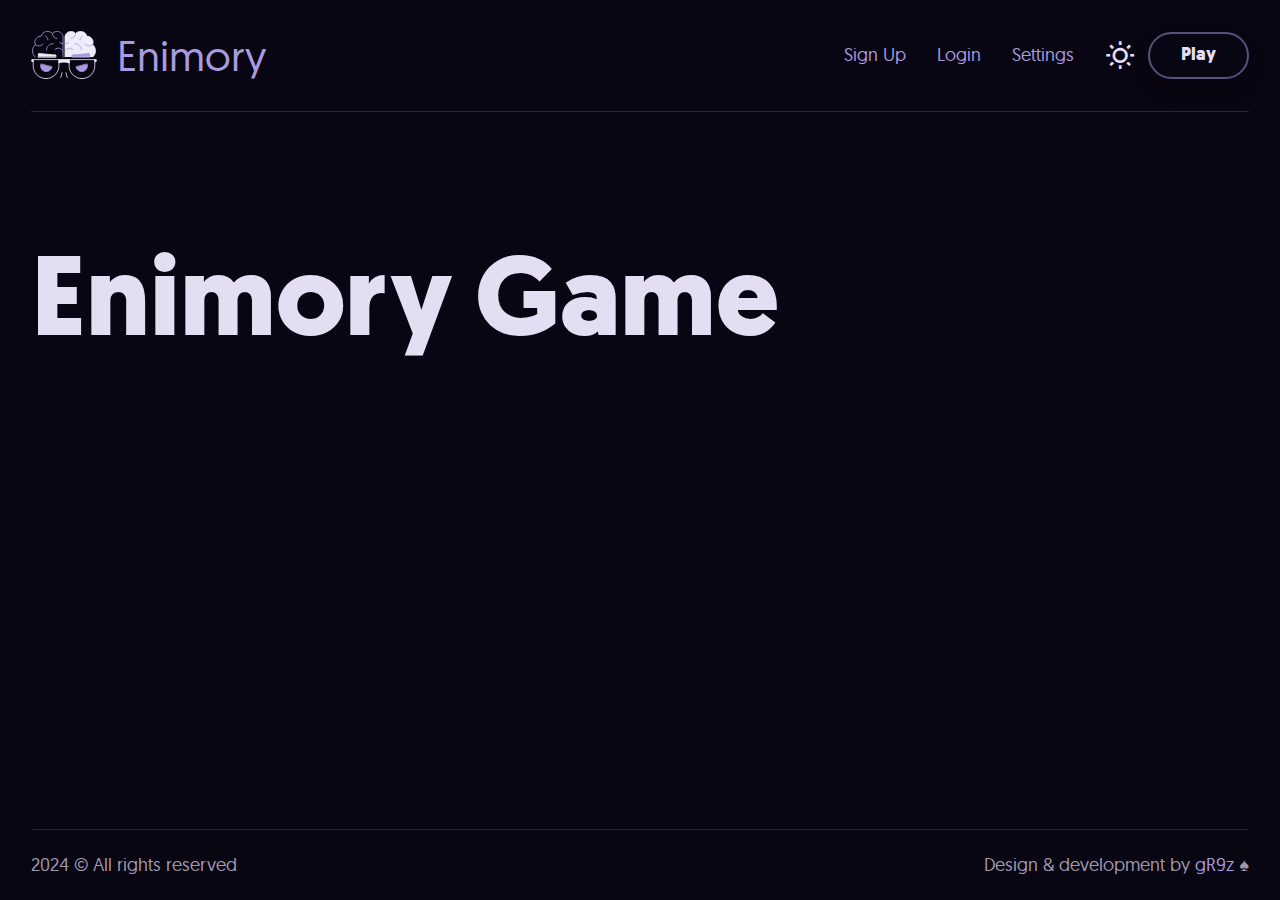
==== enimory.html @ 55d77410 "save users on localStorage, form submission for register, form submission for login" ====
<!DOCTYPE html>
<html lang="en" data-theme="dark">
    <head>
        <meta charset="UTF-8" />
        <meta name="viewport" content="width=device-width, initial-scale=1.0" />
        <title>Enimory - A memory game by ENI</title>
        <link rel="stylesheet" href="./css/mini-reset.css" />
        <link rel="stylesheet" href="./css/remixicon.css" />
        <link rel="stylesheet" href="./css/style.css" />
        <link rel="stylesheet" href="./css/responsive.css" />
        <script src="./js/main.js" type="module"></script>
    </head>
    <body>
        <header class="header">
            <div class="container">
                <div class="header__container">
                    <a href="/" class="logo">
                        <img
                            src="./assets/images/logo-dark.svg"
                            alt="Logo Enimory"
                        />

                        <span class="h4">Enimory</span>
                    </a>

                    <nav id="nav" class="nav" role="navigation">
                        <ul class="nav__list">
                            <li class="visually-hidden">
                                <a href="/" aria-current="page">Home</a>
                            </li>

                            <li>
                                <a href="user-auth.html" class="nav__link"
                                    >Sign Up</a
                                >
                            </li>

                            <li>
                                <a href="user-auth.html" class="nav__link"
                                    >Login</a
                                >
                            </li>

                            <li>
                                <a href="settings.html" class="nav__link"
                                    >Settings</a
                                >
                            </li>
                        </ul>
                    </nav>

                    <div class="nav__btns">
                        <i class="ri-sun-line" id="theme-toggle"></i>
                        <a
                            href="enimory.html"
                            class="button button--outline button--small"
                            >Play</a
                        >
                        <i
                            class="ri-menu-3-line nav__toggle"
                            id="nav-toggle"
                        ></i>
                    </div>
                </div>
            </div>
        </header>

        <main class="main">
            <section class="section-content">
                <div class="container settings">
                    <h1>Enimory Game</h1>
                </div>
            </section>
        </main>

        <footer class="footer">
            <div class="container">
                <div class="footer__container">
                    <p>2024 &copy; All rights reserved</p>
                    <p>
                        Design & development by
                        <a
                            href="https://www.github.com/gR9z"
                            target="_blank"
                            rel="noopener noreferrer"
                            >gR9z</a
                        >
                        ♠
                    </p>
                </div>
            </div>
        </footer>
    </body>
</html>
---- css/style.css ----
@import url('./theme.css');
@import url('./core-layout.css');
@import url('./landing-page.css');
@import url('./user-auth.css');
---- css/responsive.css ----
@media screen and (min-width: 768px) {
    /* ============================== */
    /* ======== HEADER & NAV ======== */
    /* ============================== */
    .nav {
        position: initial;
        margin-left: auto;
        opacity: 1;
    }

    .nav__list {
        display: flex;
        padding: 0;
        background-color: initial;
        gap: var(--space-4);
    }

    .nav__list li:not(:last-child)::after {
        content: none;
    }

    .nav__list a {
        color: var(--primary);
    }

    .nav__toggle {
        display: none;
    }

    /* ============================== */
    /* =========== FOOTER =========== */
    /* ============================== */
    .footer__container {
        flex-direction: row;
        justify-content: space-between;
    }

    /* ==================================== */
    /* =========== LANDING PAGE =========== */
    /* ==================================== */
    /* ====================== */
    /* ======== HERO ======== */
    /* ====================== */
    .hero {
        flex-direction: row;
        align-items: center;
    }

    .hero__image {
        justify-content: center;
    }

    .hero__image img {
        width: 75%;
    }

    /* ==================================== */
    /* =========== INTRODUCTION =========== */
    /* ==================================== */
    .introduction__content {
        flex-direction: row;
        align-items: center;
    }

    .introduction__content-left {
        flex: 1 1 auto;
    }

    /* ================================ */
    /* =========== FEATURES =========== */
    /* ================================ */
    .feature__content {
        text-align: center;
        margin-inline: auto;
    }

    .feature__grid {
        grid-template-columns: repeat(3, 1fr);
        gap: var(--space-5);
        text-align: center;
    }

    /* ============================= */
    /* =========== RULES =========== */
    /* ============================= */
    .rules {
        flex-direction: row;
        align-items: center;
    }

    .rules__image {
        justify-content: center;
        order: 0;
    }

    .rules__image img {
        width: 75%;
    }

    /* ===================================== */
    /* ============= USER AUTH ============= */
    /* ===================================== */
    .auth__container {
        flex-direction: row;
    }
}

@media screen and (min-width: 1024px) {
    /* ===================================== */
    /* ============= USER AUTH ============= */
    /* ===================================== */
    .auth-form__input {
        margin-bottom: var(--space-1);
    }
}
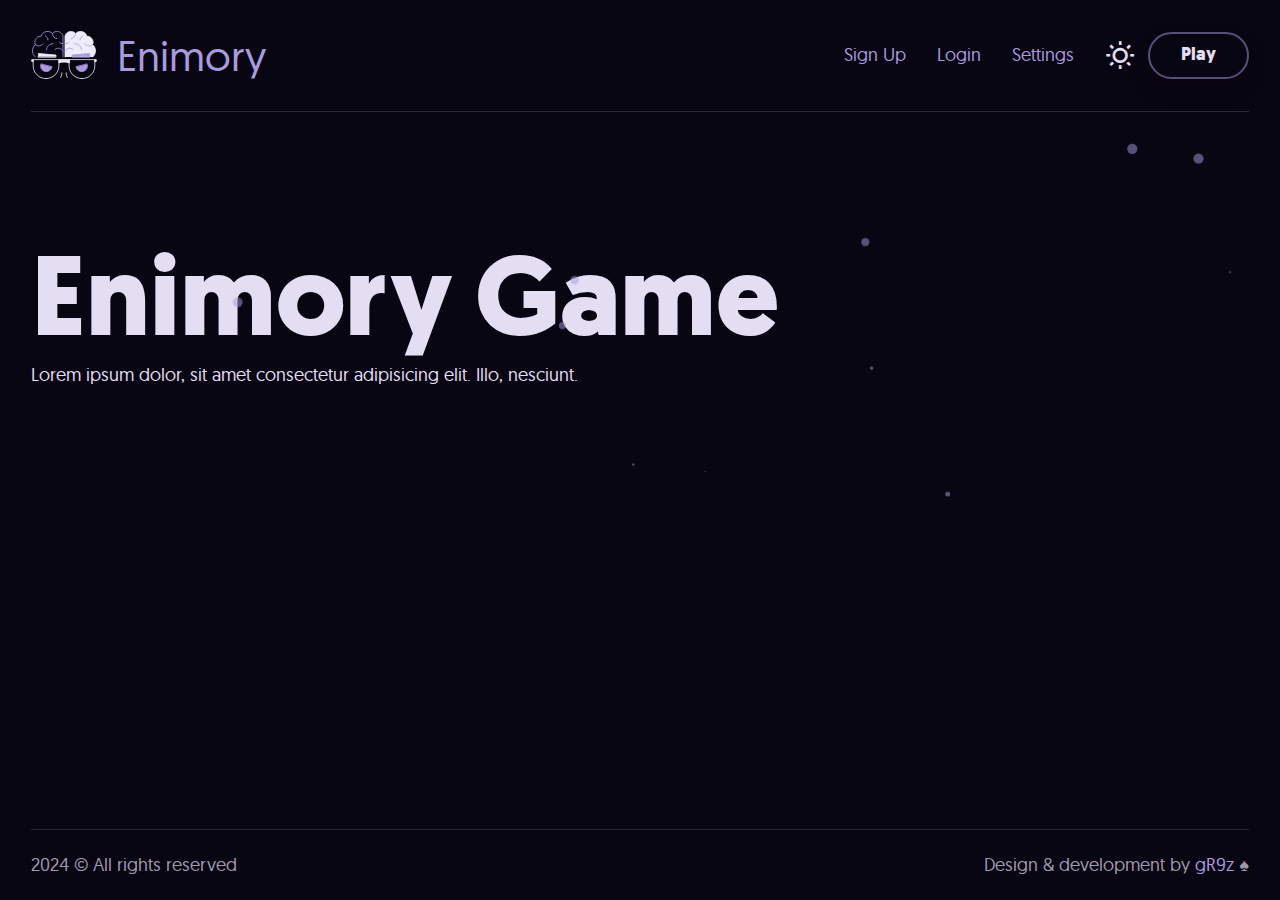
==== commit bf58f60b: "set particles.js" ====
--- a/enimory.html
+++ b/enimory.html
@@ -9,6 +9,8 @@
         <link rel="stylesheet" href="./css/style.css" />
         <link rel="stylesheet" href="./css/responsive.css" />
         <script src="./js/main.js" type="module"></script>
+        <script src="./js/app/particles.min.js"></script>
+        <script src="./js/app/app.js" type="module"></script>
     </head>
     <body>
         <header class="header">
@@ -20,7 +22,7 @@
                             alt="Logo Enimory"
                         />
 
-                        <span class="h4">Enimory</span>
+                        <span>Enimory</span>
                     </a>
 
                     <nav id="nav" class="nav" role="navigation">
@@ -65,10 +67,15 @@
             </div>
         </header>
 
-        <main class="main">
+        <main class="main particles">
+            <div id="particles-js"></div>
             <section class="section-content">
                 <div class="container settings">
                     <h1>Enimory Game</h1>
+                    <p>
+                        Lorem ipsum dolor, sit amet consectetur adipisicing
+                        elit. Illo, nesciunt.
+                    </p>
                 </div>
             </section>
         </main>
--- a/css/style.css
+++ b/css/style.css
@@ -2,3 +2,4 @@
 @import url('./core-layout.css');
 @import url('./landing-page.css');
 @import url('./user-auth.css');
+@import url('./enimory.css');
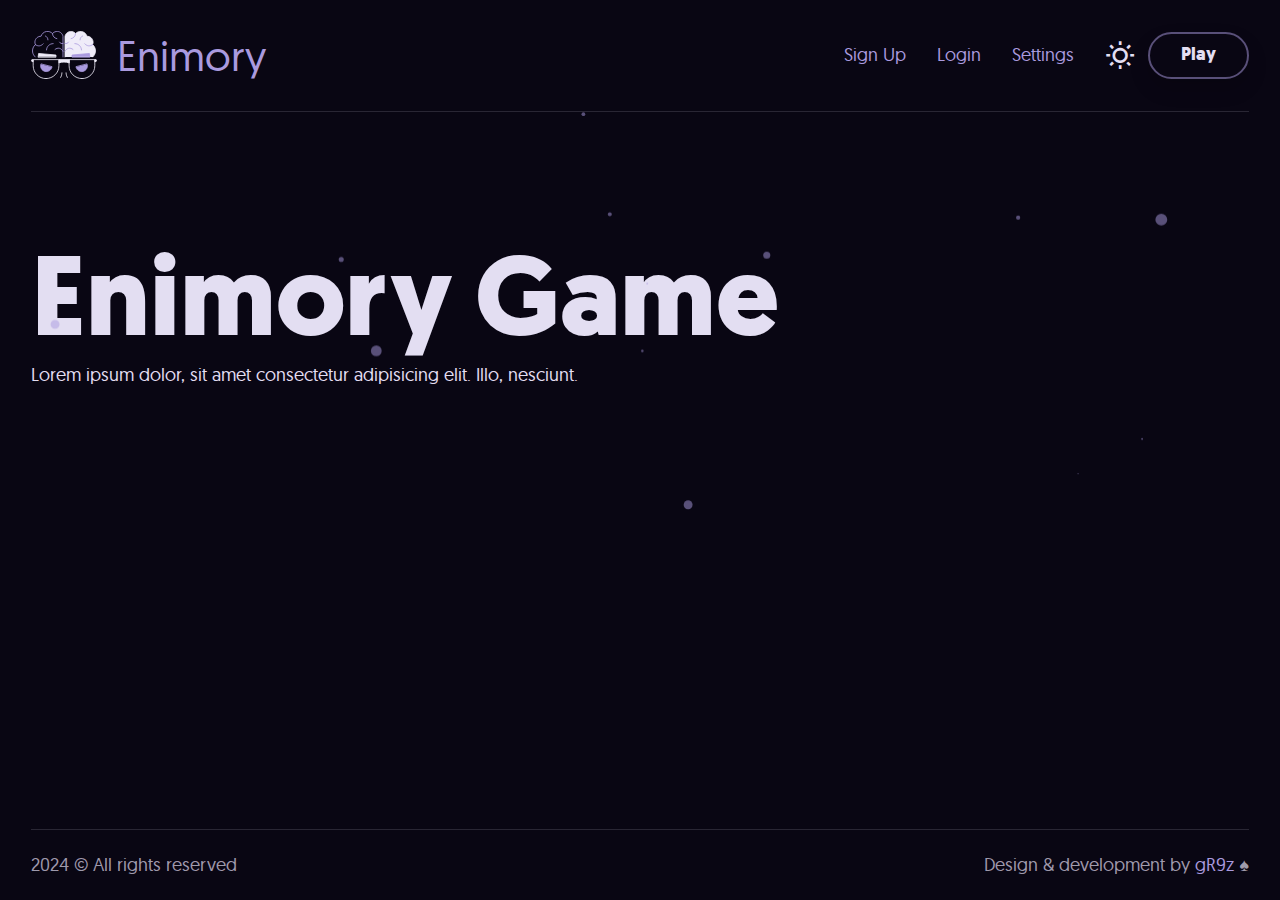
==== commit 329ca451: "settings page" ====
--- a/enimory.html
+++ b/enimory.html
@@ -6,8 +6,8 @@
         <title>Enimory - A memory game by ENI</title>
         <link rel="stylesheet" href="./css/mini-reset.css" />
         <link rel="stylesheet" href="./css/remixicon.css" />
+        <link rel="stylesheet" href="./css/enimory.css" />
         <link rel="stylesheet" href="./css/style.css" />
-        <link rel="stylesheet" href="./css/responsive.css" />
         <script src="./js/main.js" type="module"></script>
         <script src="./js/app/particles.min.js"></script>
         <script src="./js/app/app.js" type="module"></script>
--- a/css/enimory.css
+++ b/css/enimory.css
@@ -0,0 +1,11 @@
+.particles {
+    position: relative;
+}
+
+#particles-js {
+    position: absolute;
+    height: 100%;
+    width: 100%;
+    top: 0;
+    pointer-events: none;
+}
--- a/css/style.css
+++ b/css/style.css
@@ -1,5 +1,3 @@
 @import url('./theme.css');
 @import url('./core-layout.css');
-@import url('./landing-page.css');
-@import url('./user-auth.css');
-@import url('./enimory.css');
+@import url('./responsive.css');
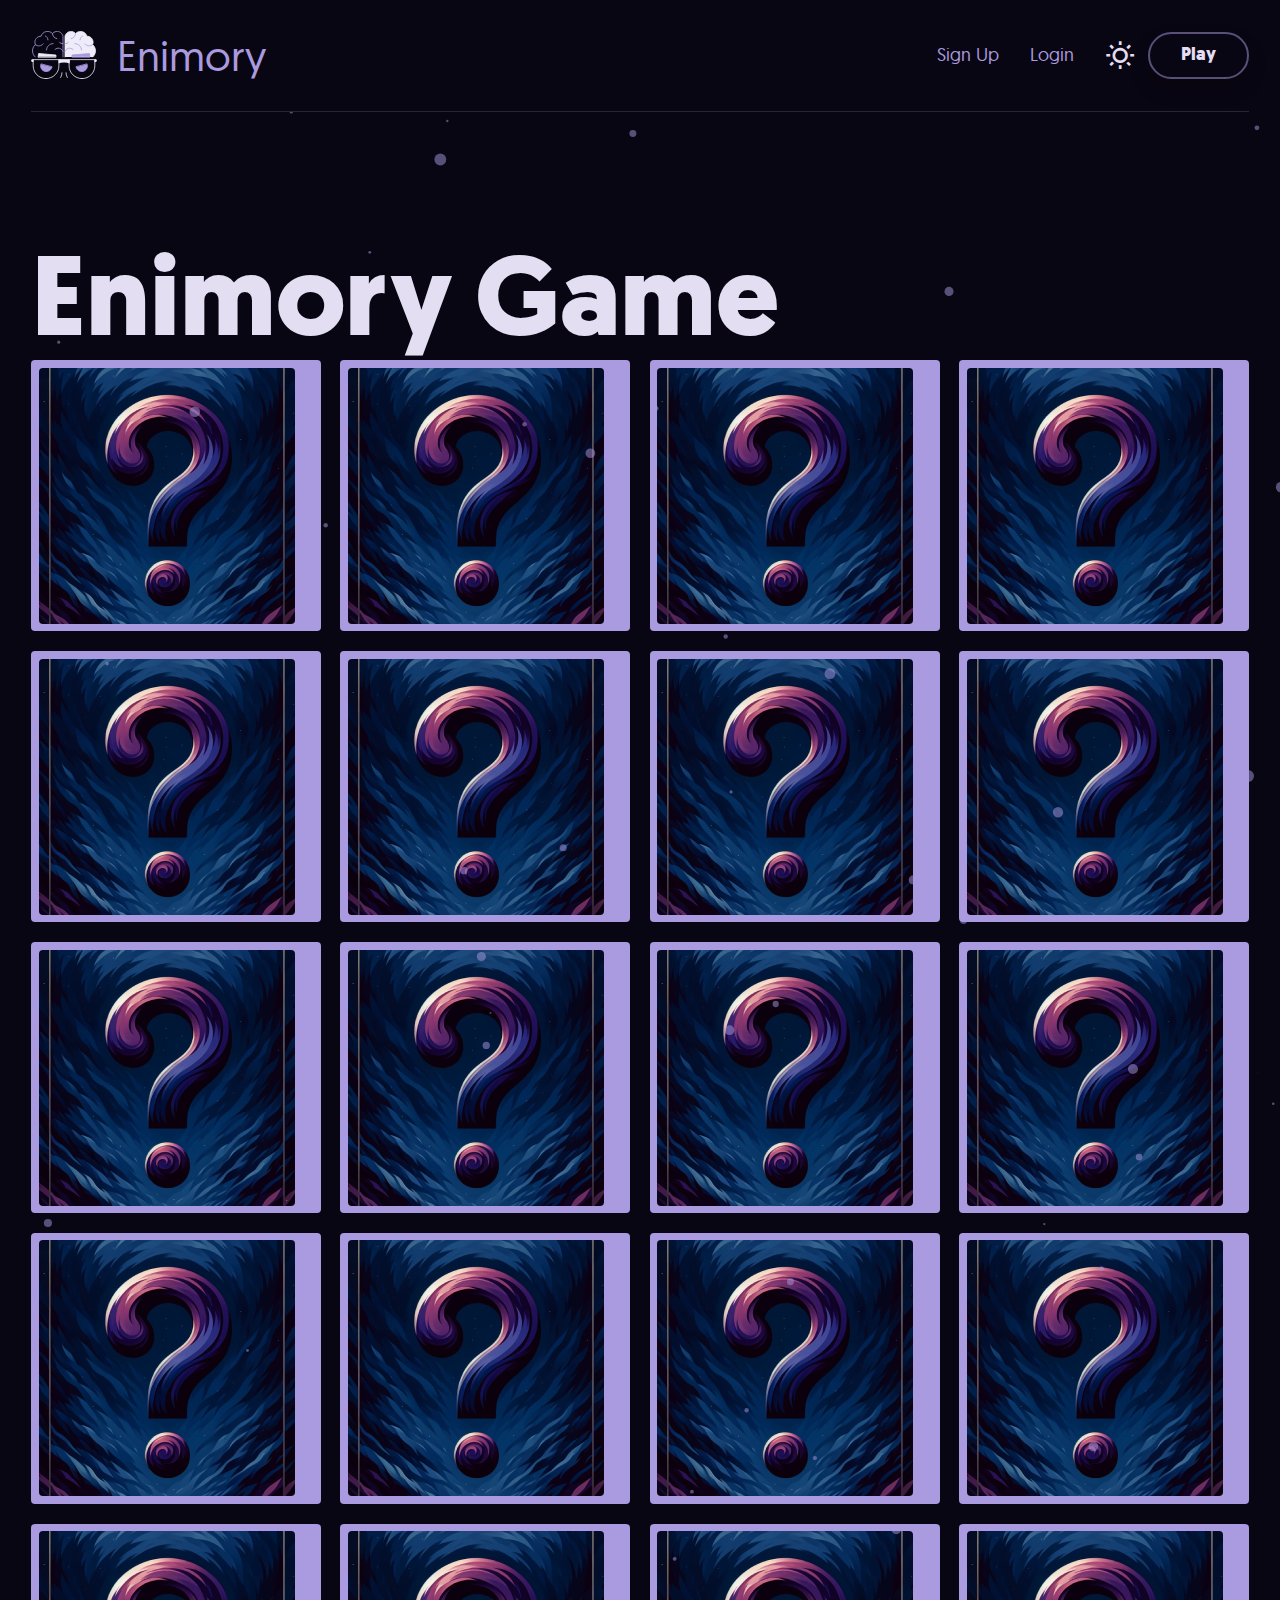
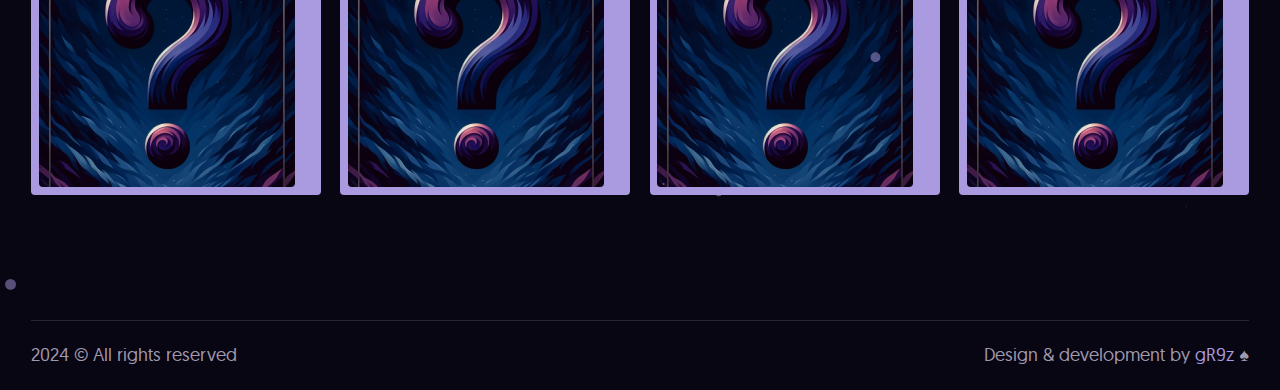
==== commit 513e05d6: "game memory OOP GameManager Tile Board" ====
--- a/enimory.html
+++ b/enimory.html
@@ -70,12 +70,9 @@
         <main class="main particles">
             <div id="particles-js"></div>
             <section class="section-content">
-                <div class="container settings">
+                <div class="container game">
                     <h1>Enimory Game</h1>
-                    <p>
-                        Lorem ipsum dolor, sit amet consectetur adipisicing
-                        elit. Illo, nesciunt.
-                    </p>
+                    <div id="game" class="game__board"></div>
                 </div>
             </section>
         </main>
--- a/css/enimory.css
+++ b/css/enimory.css
@@ -9,3 +9,21 @@
     top: 0;
     pointer-events: none;
 }
+
+.game__board {
+    display: grid;
+    grid-template-columns: repeat(2, 1fr);
+    gap: var(--space-3);
+}
+
+.game__tile {
+    display: flex;
+    border-radius: var(--border-radius-1);
+    background-color: var(--primary);
+    padding: var(--space-1);
+    cursor: pointer;
+}
+
+.game__tile img {
+    border-radius: var(--border-radius-1);
+}
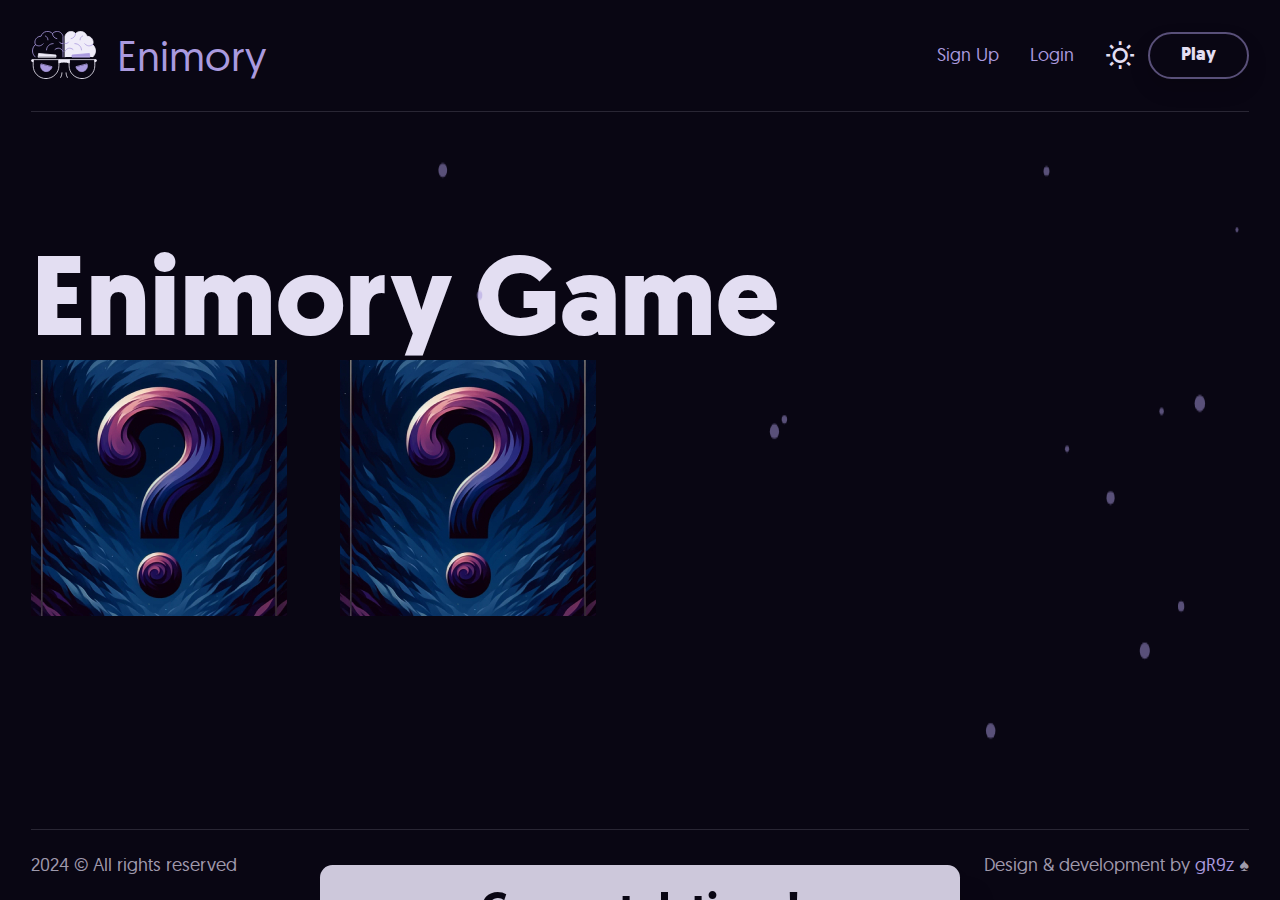
==== commit 0db49620: "winning is for winner" ====
--- a/enimory.html
+++ b/enimory.html
@@ -73,6 +73,18 @@
                 <div class="container game">
                     <h1>Enimory Game</h1>
                     <div id="game" class="game__board"></div>
+
+                    <div id="victoryMessage" class="victory-message">
+                        <p>
+                            <strong>Congratulations!</strong><br />
+                            You have <strong>won</strong> with a score of
+                            <strong><span id="score"></span></strong>
+                            points.
+                        </p>
+                        <button id="resetButton" class="button">
+                            Play again!
+                        </button>
+                    </div>
                 </div>
             </section>
         </main>
--- a/css/enimory.css
+++ b/css/enimory.css
@@ -16,14 +16,55 @@
     gap: var(--space-3);
 }
 
-.game__tile {
-    display: flex;
-    border-radius: var(--border-radius-1);
-    background-color: var(--primary);
-    padding: var(--space-1);
+.tile {
+    perspective: 1000px;
     cursor: pointer;
 }
 
-.game__tile img {
-    border-radius: var(--border-radius-1);
+.tile__inner {
+    transition: transform 0.6s;
+    transform-style: preserve-3d;
 }
+
+.tile.flipped .tile__inner {
+    transform: rotateY(180deg);
+}
+
+.tile__front {
+    transform: rotateY(180deg);
+    backface-visibility: hidden;
+    position: absolute;
+    top: 0;
+    left: 0;
+    width: 100%;
+    height: 100%;
+}
+
+.tile__back {
+    width: 100%;
+    height: 100%;
+}
+
+.victory-message {
+    position: fixed;
+    max-width: var(--max-width-3);
+    bottom: -10%;
+    right: 50%;
+    transform: translate(50%, 50%);
+    display: flex;
+    flex-direction: column;
+    gap: var(--space-3);
+    padding: var(--space-3);
+    font-size: var(--h4);
+    color: var(--bg);
+    line-height: 1.1;
+    text-align: center;
+    background-color: var(--text90);
+    border-radius: var(--space-2);
+    box-shadow: var(--box-shadow);
+    transition: bottom 0.3s;
+}
+
+.victory-message .button {
+    justify-content: center;
+}
